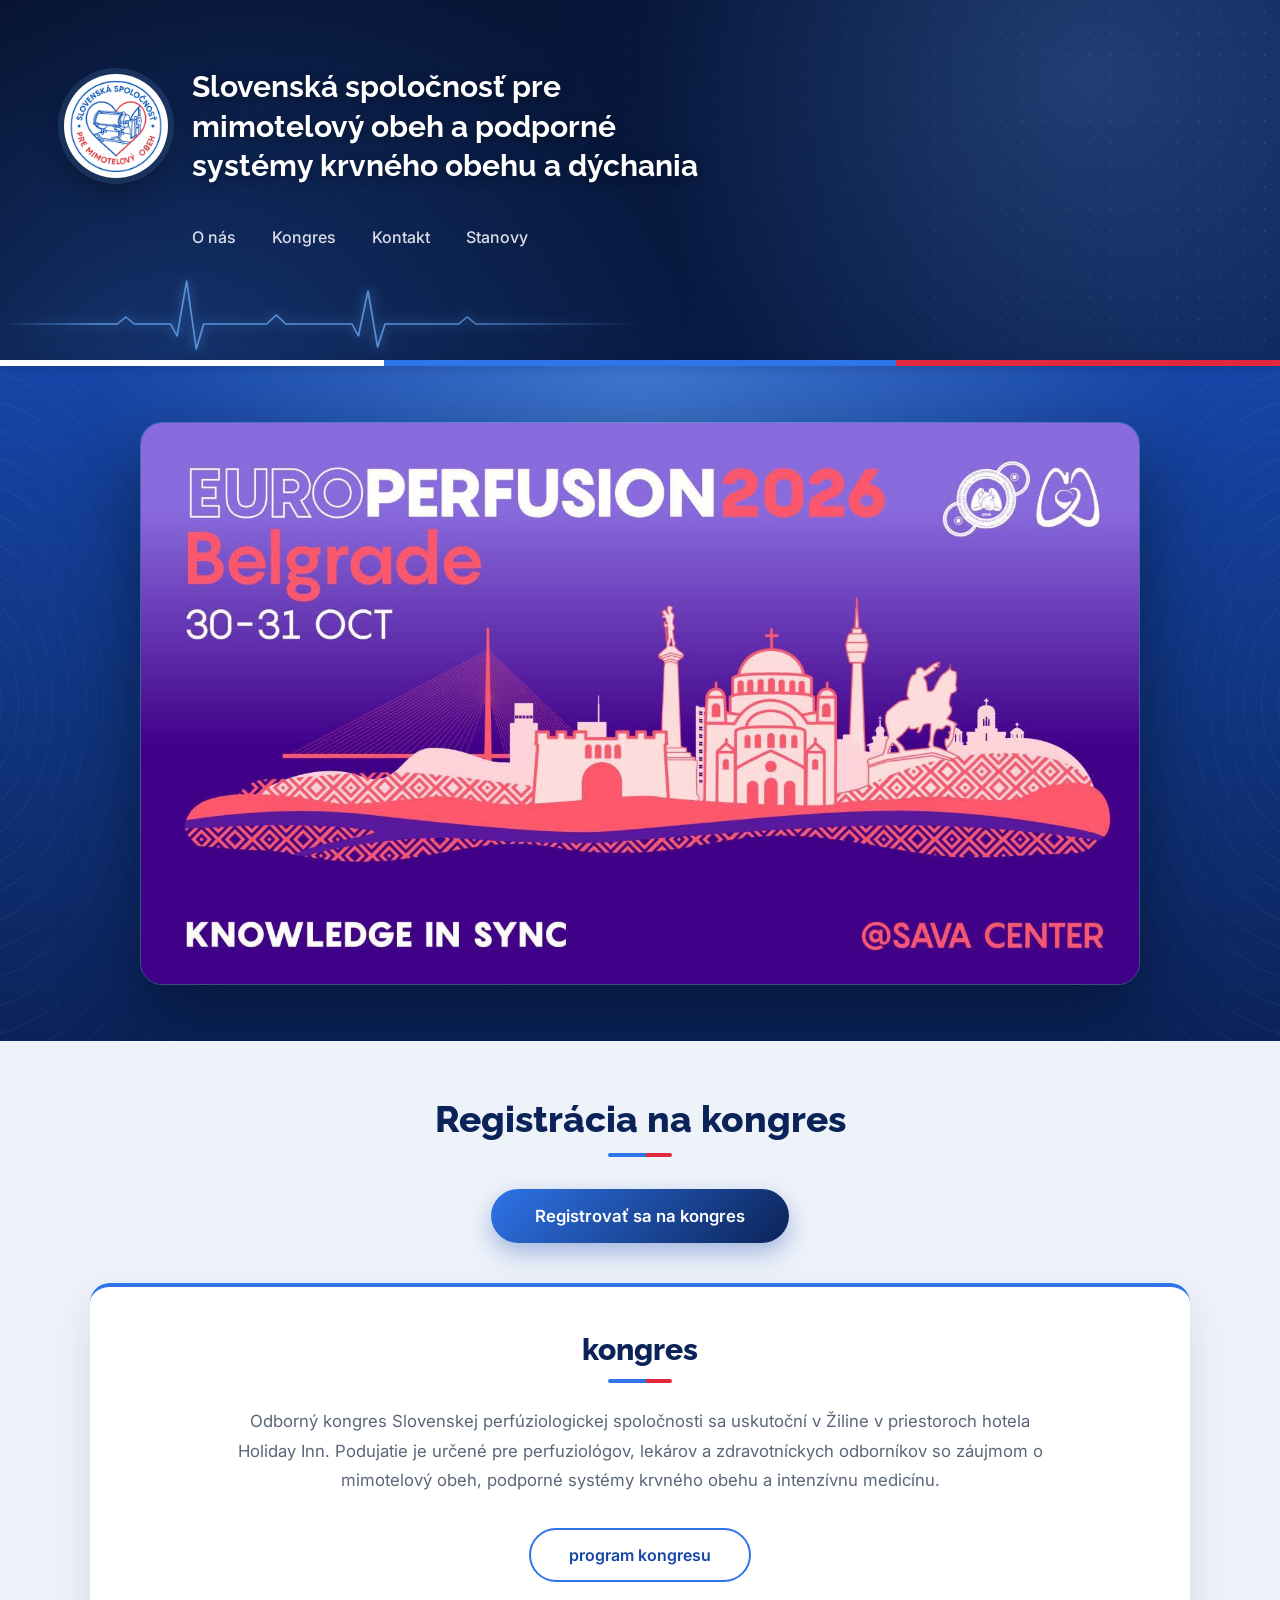
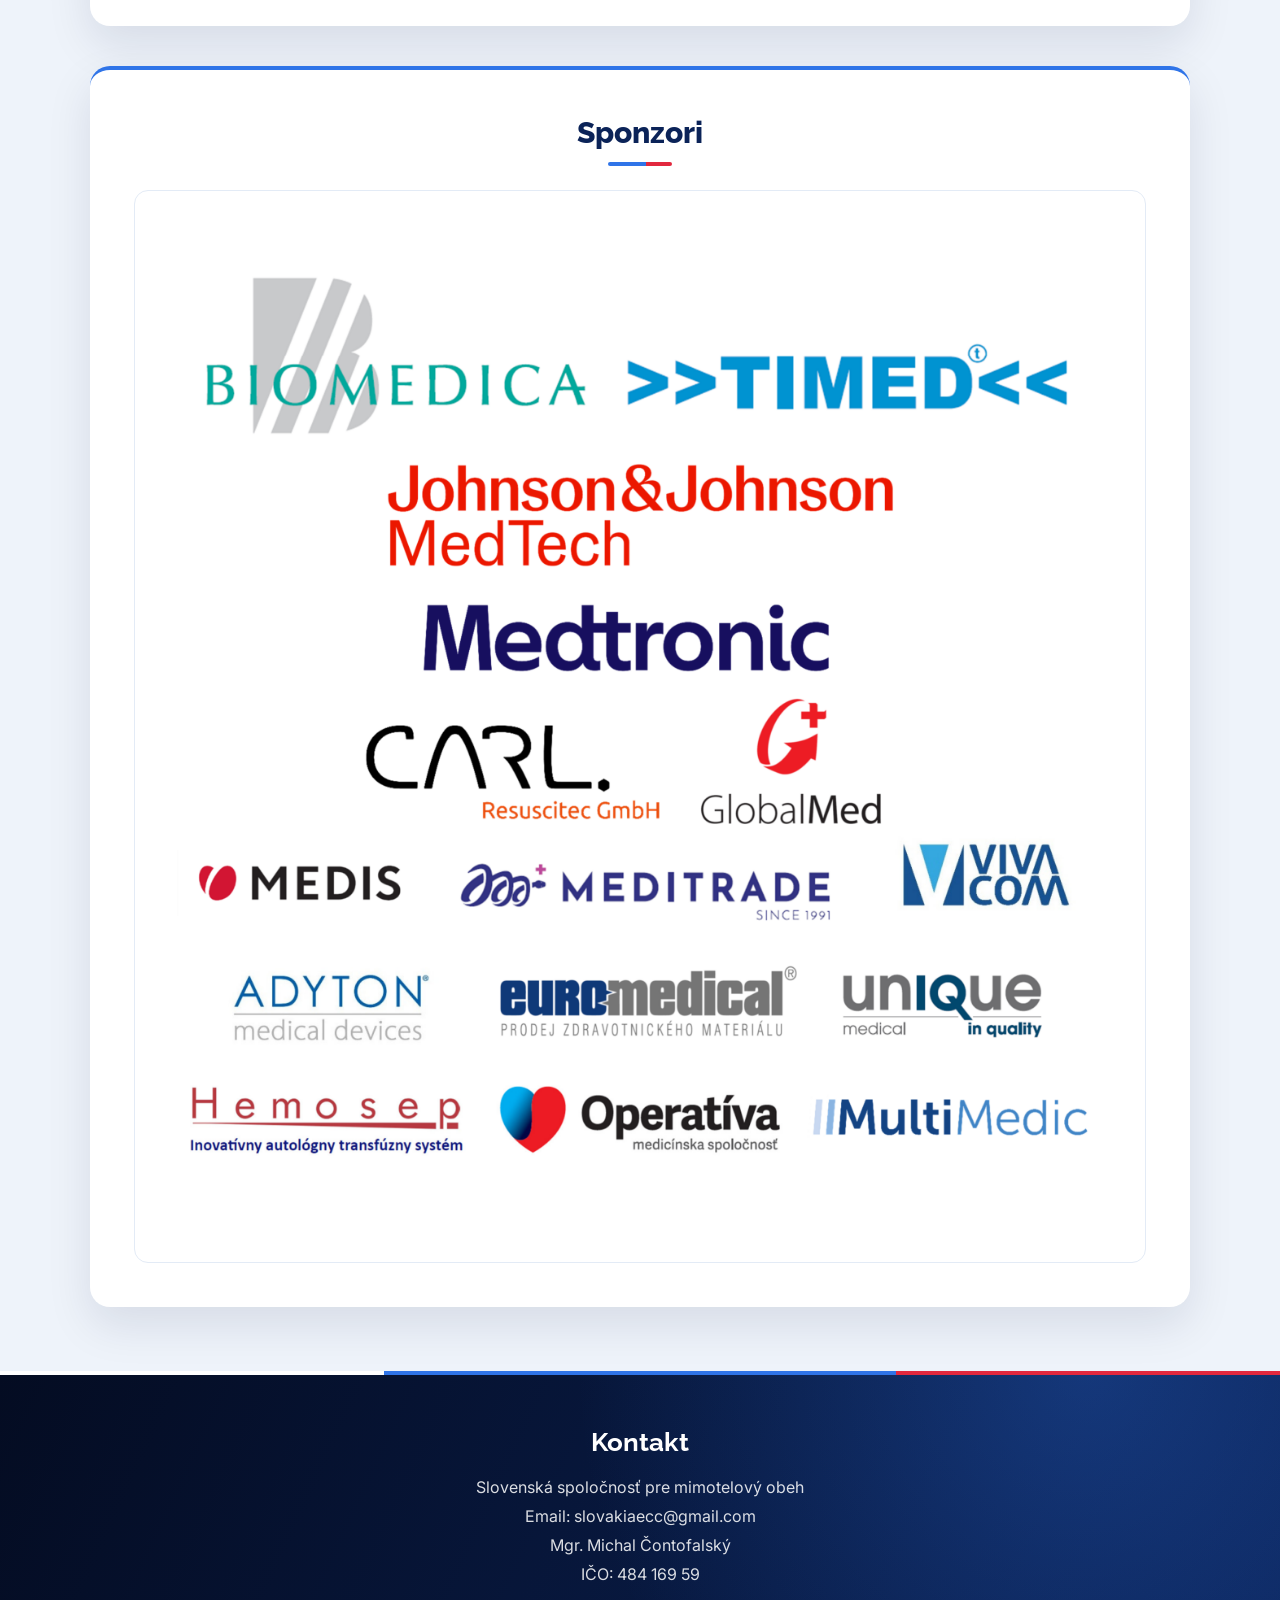
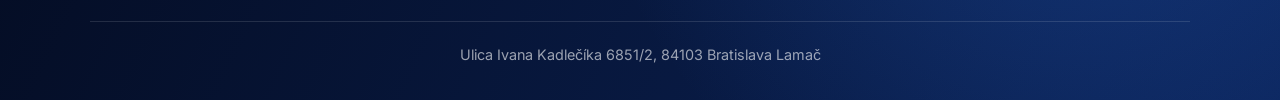
==== index.html @ 1f05fada "Nový dizajn stránky, nový text O nás, odstránená mapa - tmavomodrá hlavička s logom, menu a EKG kriv" ====
<!DOCTYPE html>
<html lang="sk">
<head>
  <meta charset="UTF-8" />
  <meta name="viewport" content="width=device-width, initial-scale=1.0" />
  <title>Slovenská Spoločnosť pre Mimotelový Obeh</title>

  <link rel="preconnect" href="https://fonts.googleapis.com">
  <link rel="preconnect" href="https://fonts.gstatic.com" crossorigin>
  <link href="https://fonts.googleapis.com/css2?family=Inter:wght@400;500;600&family=Raleway:wght@600;700;800&display=swap" rel="stylesheet">
  <link rel="stylesheet" href="styles.css" />

</head>
<body>
  <header class="header">
    <div class="header-photo" aria-hidden="true"></div>
    <svg class="ecg" viewBox="0 0 600 80" preserveAspectRatio="none" aria-hidden="true">
      <path d="M0 50 H110 l8 -7 l8 7 H160 l6 12 l9 -55 l9 68 l7 -25 H250 l9 -9 l9 9 H330 l6 12 l9 -45 l9 56 l7 -23 H430 l8 -7 l8 7 H600" />
    </svg>

    <div class="header-inner">
      <div class="header-left">
        <img src="img/logo.png" alt="Logo" class="logo">
        <h1>Slovenská spoločnosť pre mimotelový obeh a podporné systémy krvného obehu a dýchania</h1>
      </div>

      <nav class="navbar">
        <a href="o-nas.html">O nás</a>
        <a href="#kongres">Kongres</a>
        <a href="#kontakt">Kontakt</a>
        <a href="stanovy.html">Stanovy</a>
        <!-- <a href="Konferencie">Konferencie</a> -->
        <!--<a href="EBCP">EBCP</a>-->
      </nav>
    </div>
  </header>
  <div class="tricolor" aria-hidden="true"></div>

  <section class="hero-banner">
    <img src="img/beograd.jpg" alt="II. Slovensko-Česko-Poľský perfuziologický kongres">
  </section>

  <main>
    <h1 class="section-title">Registrácia na kongres</h1>

    <div class="registracia-wrapper">
      <a href="https://www.perfuze.cz"
         target="_blank"
         class="registracia-btn">
         Registrovať sa na kongres
      </a>
    </div>

    <section class="container" id="kongres">
      <h2>kongres</h2>
      <p class="kongres-text">
        Odborný kongres Slovenskej perfúziologickej spoločnosti sa uskutoční v Žiline
        v priestoroch hotela Holiday Inn. Podujatie je určené pre perfuziológov,
        lekárov a zdravotníckych odborníkov so záujmom o mimotelový obeh,
        podporné systémy krvného obehu a intenzívnu medicínu.
      </p>

      <div class="kongres-info-wrapper">
        <button class="kongres-info-btn" onclick="toggleKongresInfo()">
          program kongresu
        </button>
      </div>

      <div id="detail-kongresu" class="kongres-detail">
        <section id="program" class="program-section">
          <h2>Program kongresu</h2>

          <div class="program-images">
            <img src="img/program1.jpg" alt="Program kongresu 1">
            <img src="img/program2.jpg" alt="Program kongresu 2">
            <img src="img/program3.jpg" alt="Program kongresu 3">
          </div>
        </section>
      </div>
    </section>

    <section class="container sponsors">
      <h2>Sponzori</h2>

      <div class="sponsors-box">
        <img src="img/sponzori.png" alt="Sponzori kongresu">
      </div>
    </section>
  </main>

  <footer class="footer" id="kontakt">
    <div class="footer-inner">
      <h3>Kontakt</h3>
      <p>Slovenská spoločnosť pre mimotelový obeh<br>
      Email: slovakiaecc@gmail.com<br>
      Mgr. Michal Čontofalský<br>
      IČO: 484 169 59 </p>
      <p class="footer-address">Ulica Ivana Kadlečíka 6851/2, 84103 Bratislava Lamač</p>
    </div>
  </footer>

  <script>
  function toggleKongresInfo() {
    const detail = document.getElementById('detail-kongresu');
    detail.style.display = detail.style.display === 'block' ? 'none' : 'block';
  }
</script>

</body>
</html>
---- styles.css ----
/* ===== Farby a základ ===== */
:root {
  --navy-950: #040c22;
  --navy-900: #071638;
  --navy-800: #0b2358;
  --blue-700: #1646a8;
  --blue-500: #2f74e8;
  --blue-300: #6fb2ff;
  --red-500: #e2283e;
  --bg: #eef3fa;
  --card: #ffffff;
  --text: #1b2433;
  --muted: #5a6679;
  --radius: 20px;
  --shadow: 0 18px 45px rgba(7, 22, 56, 0.10);
  --font-head: "Raleway", "Segoe UI", Arial, sans-serif;
  --font-body: "Inter", "Segoe UI", Arial, sans-serif;
}

*,
*::before,
*::after {
  box-sizing: border-box;
}

html {
  scroll-behavior: smooth;
}

body {
  margin: 0;
  font-family: var(--font-body);
  background: var(--bg);
  color: var(--text);
  -webkit-font-smoothing: antialiased;
}

img {
  max-width: 100%;
}

h1, h2, h3 {
  font-family: var(--font-head);
}

/* ===== Header ===== */
.header {
  position: relative;
  overflow: hidden;
  color: #fff;
  min-height: 360px;
  display: flex;
  align-items: center;
  background:
    radial-gradient(circle at 12% 110%, rgba(47, 116, 232, 0.35), transparent 45%),
    radial-gradient(circle at 85% 20%, rgba(111, 178, 255, 0.22), transparent 40%),
    linear-gradient(115deg, var(--navy-950) 0%, var(--navy-900) 40%, var(--navy-800) 100%);
}

.header--compact {
  min-height: 260px;
}

/* Fotka vpravo – stačí nahrať obrázok ako img/header.jpg */
.header-photo {
  position: absolute;
  top: 0;
  right: 0;
  bottom: 0;
  width: 62%;
  background: url("img/header.jpg") center / cover no-repeat;
  -webkit-mask-image: linear-gradient(to right, transparent 0%, #000 45%);
  mask-image: linear-gradient(to right, transparent 0%, #000 45%);
}

/* Jemná bodková textúra, keď fotka chýba */
.header::before {
  content: "";
  position: absolute;
  inset: 0;
  background-image: radial-gradient(rgba(255, 255, 255, 0.07) 1px, transparent 1px);
  background-size: 22px 22px;
  -webkit-mask-image: linear-gradient(to right, transparent 30%, #000 100%);
  mask-image: linear-gradient(to right, transparent 30%, #000 100%);
  pointer-events: none;
}

/* EKG krivka */
.ecg {
  position: absolute;
  left: 0;
  bottom: 6px;
  width: min(640px, 70%);
  height: 80px;
  fill: none;
  stroke: var(--blue-300);
  stroke-width: 1.6;
  stroke-linejoin: round;
  filter: drop-shadow(0 0 6px rgba(111, 178, 255, 0.9));
  opacity: 0.75;
  -webkit-mask-image: linear-gradient(to right, transparent, #000 15%, #000 70%, transparent);
  mask-image: linear-gradient(to right, transparent, #000 15%, #000 70%, transparent);
  pointer-events: none;
}

.ecg path {
  stroke-dasharray: 900;
  stroke-dashoffset: 900;
  animation: ecgDraw 3.5s ease-out forwards;
}

@keyframes ecgDraw {
  to { stroke-dashoffset: 0; }
}

.header-inner {
  position: relative;
  z-index: 1;
  width: 100%;
  max-width: 1200px;
  margin: 0 auto;
  padding: 3rem 1.5rem 5.5rem;
}

.header-left {
  display: flex;
  align-items: center;
  gap: 1.5rem;
}

.header-left a {
  flex-shrink: 0;
}

.logo {
  width: 104px;
  height: 104px;
  flex-shrink: 0;
  border-radius: 50%;
  object-fit: cover;
  background: #fff;
  border: 3px solid rgba(255, 255, 255, 0.9);
  box-shadow: 0 0 0 6px rgba(111, 178, 255, 0.15), 0 12px 30px rgba(0, 0, 0, 0.35);
  display: block;
}

.header-left h1,
.header-title {
  margin: 0;
  max-width: 520px;
  font-family: var(--font-head);
  font-size: clamp(1.25rem, 2.4vw, 1.9rem);
  font-weight: 700;
  line-height: 1.3;
  text-shadow: 0 2px 12px rgba(0, 0, 0, 0.4);
}

/* ===== Navigácia ===== */
.navbar {
  display: flex;
  flex-wrap: wrap;
  gap: 0.5rem 2.25rem;
  margin-top: 2.25rem;
  padding-left: calc(104px + 1.5rem);
}

.navbar a {
  position: relative;
  color: rgba(255, 255, 255, 0.85);
  text-decoration: none;
  font-weight: 500;
  font-size: 1rem;
  padding: 0.35rem 0;
  transition: color 0.2s ease;
}

.navbar a::after {
  content: "";
  position: absolute;
  left: 0;
  right: 0;
  bottom: -2px;
  height: 2px;
  border-radius: 2px;
  background: var(--blue-300);
  box-shadow: 0 0 8px rgba(111, 178, 255, 0.8);
  transform: scaleX(0);
  transform-origin: left;
  transition: transform 0.25s ease;
}

.navbar a:hover,
.navbar a[aria-current="page"] {
  color: #fff;
}

.navbar a:hover::after,
.navbar a[aria-current="page"]::after {
  transform: scaleX(1);
}

/* Trikolóra pod hlavičkou */
.tricolor {
  height: 6px;
  background: linear-gradient(90deg, #fff 0%, #fff 30%, var(--blue-500) 30%, var(--blue-500) 70%, var(--red-500) 70%);
  box-shadow: 0 2px 10px rgba(0, 0, 0, 0.2);
  position: relative;
  z-index: 2;
}

/* ===== Hero banner ===== */
.hero-banner {
  position: relative;
  overflow: hidden;
  padding: 3.5rem 1.5rem;
  background:
    radial-gradient(ellipse at 50% 0%, rgba(111, 178, 255, 0.45), transparent 60%),
    linear-gradient(180deg, var(--blue-700) 0%, var(--navy-800) 100%);
}

/* Svetelné vlny po stranách */
.hero-banner::before,
.hero-banner::after {
  content: "";
  position: absolute;
  top: -20%;
  bottom: -20%;
  width: 45%;
  background: repeating-radial-gradient(ellipse at center, transparent 0 16px, rgba(170, 210, 255, 0.12) 16px 17px);
  pointer-events: none;
}

.hero-banner::before {
  left: -25%;
  -webkit-mask-image: linear-gradient(to right, #000, transparent);
  mask-image: linear-gradient(to right, #000, transparent);
}

.hero-banner::after {
  right: -25%;
  -webkit-mask-image: linear-gradient(to left, #000, transparent);
  mask-image: linear-gradient(to left, #000, transparent);
}

.hero-banner img {
  position: relative;
  z-index: 1;
  display: block;
  width: 100%;
  max-width: 1000px;
  height: auto;
  margin: 0 auto;
  border-radius: 22px;
  border: 1px solid rgba(255, 255, 255, 0.2);
  box-shadow: 0 30px 70px rgba(4, 12, 34, 0.55);
}

/* ===== Nadpisy sekcií ===== */
.section-title {
  text-align: center;
  color: var(--navy-800);
  font-size: clamp(1.7rem, 3vw, 2.3rem);
  font-weight: 800;
  margin: 3.5rem 0 0;
}

.section-title::after,
.container h2::after {
  content: "";
  display: block;
  width: 64px;
  height: 4px;
  margin: 0.75rem auto 0;
  border-radius: 4px;
  background: linear-gradient(90deg, var(--blue-500) 0 60%, var(--red-500) 60%);
}

/* ===== Karty / sekcie ===== */
.container {
  width: calc(100% - 2rem);
  max-width: 1100px;
  margin: 2.5rem auto;
  padding: 2.75rem;
  background: var(--card);
  border-radius: var(--radius);
  box-shadow: var(--shadow);
  border-top: 4px solid var(--blue-500);
}

.container h2 {
  font-size: 1.9rem;
  font-weight: 800;
  margin: 0 0 1.5rem;
  color: var(--navy-800);
  text-align: center;
}

.container .section-title {
  margin-top: 0;
  font-size: 1.9rem;
}

.container p {
  line-height: 1.75;
  font-size: 1.05rem;
  color: var(--text);
}

.kongres-text {
  max-width: 820px;
  margin: 0 auto 24px;
  text-align: center;
  color: var(--muted) !important;
}

/* ===== Tlačidlá ===== */
.registracia-wrapper,
.kongres-info-wrapper,
.stanovy-button-wrapper {
  text-align: center;
}

.registracia-wrapper {
  margin: 2rem 0 0;
}

.kongres-info-wrapper {
  margin-top: 2rem;
}

.stanovy-button-wrapper {
  margin-top: 1.5rem;
}

.registracia-btn,
.kongres-info-btn,
.stanovy-btn {
  display: inline-block;
  padding: 15px 38px;
  font-family: var(--font-body);
  font-size: 1rem;
  font-weight: 600;
  color: #fff;
  text-decoration: none;
  border: 0;
  border-radius: 50px;
  cursor: pointer;
  background: linear-gradient(135deg, var(--blue-500), var(--navy-800));
  box-shadow: 0 10px 25px rgba(22, 70, 168, 0.35);
  transition: transform 0.25s ease, box-shadow 0.25s ease;
}

.registracia-btn {
  padding: 17px 44px;
  font-size: 1.05rem;
}

.registracia-btn:hover,
.kongres-info-btn:hover,
.stanovy-btn:hover {
  transform: translateY(-3px);
  box-shadow: 0 16px 35px rgba(22, 70, 168, 0.45);
}

.kongres-info-btn {
  background: #fff;
  color: var(--blue-700);
  border: 2px solid var(--blue-500);
  box-shadow: none;
}

.kongres-info-btn:hover {
  background: var(--blue-500);
  color: #fff;
}

/* ===== Program kongresu ===== */
.kongres-detail {
  margin: 2rem auto 0;
  padding: 2rem 1rem;
  background: linear-gradient(to bottom, #f5f9ff, #e9f1fd);
  border-radius: 16px;
  display: none;
}

.program-section {
  text-align: center;
}

.program-section h2 {
  font-size: 1.6rem;
}

.program-images {
  display: flex;
  flex-direction: column;
  gap: 28px;
  align-items: center;
}

.program-images img {
  width: 100%;
  max-width: 1000px;
  border-radius: 14px;
  box-shadow: 0 15px 40px rgba(7, 22, 56, 0.15);
}

/* ===== Sponzori ===== */
.sponsors {
  text-align: center;
}

.sponsors-box {
  display: block;
  width: fit-content;
  max-width: 100%;
  margin: 0 auto;
  padding: 1.5rem;
  background: #fff;
  border-radius: 14px;
  border: 1px solid #e3ebf6;
}

.sponsors-box img {
  display: block;
  height: auto;
  border-radius: 8px;
}

/* ===== O nás ===== */
.about-content {
  display: flex;
  flex-direction: column;
  gap: 1.1rem;
  max-width: 900px;
  margin: 0 auto;
}

.about-content p {
  margin: 0;
  font-size: 1.05rem;
  line-height: 1.85;
  text-align: justify;
}

.about-logo {
  float: left;
  width: 130px;
  height: auto;
  margin: 0 22px 10px 0;
  border-radius: 50%;
}

/* ===== Footer / Kontakt ===== */
.footer,
.contact {
  position: relative;
  overflow: hidden;
  margin-top: 4rem;
  padding: 3.5rem 1.5rem 2rem;
  color: #fff;
  text-align: center;
  background:
    radial-gradient(circle at 85% 0%, rgba(47, 116, 232, 0.3), transparent 45%),
    linear-gradient(115deg, var(--navy-950), var(--navy-800));
}

.footer::before,
.contact::before {
  content: "";
  position: absolute;
  top: 0;
  left: 0;
  right: 0;
  height: 4px;
  background: linear-gradient(90deg, #fff 0 30%, var(--blue-500) 30% 70%, var(--red-500) 70%);
}

.footer-inner {
  max-width: 1100px;
  margin: 0 auto;
}

.footer h3,
.contact h2 {
  font-size: 1.6rem;
  font-weight: 700;
  margin: 0 0 1rem;
}

.footer p,
.contact p {
  line-height: 1.8;
  color: rgba(255, 255, 255, 0.85);
  margin: 0;
}

.footer-address {
  margin-top: 2rem !important;
  padding-top: 1.25rem;
  border-top: 1px solid rgba(255, 255, 255, 0.12);
  font-size: 0.9rem;
  color: rgba(255, 255, 255, 0.6) !important;
}

/* ===== Responzivita ===== */
@media (max-width: 768px) {
  .header,
  .header--compact {
    min-height: 0;
  }

  .header-photo {
    width: 100%;
    opacity: 0.35;
    -webkit-mask-image: linear-gradient(to bottom, #000, transparent);
    mask-image: linear-gradient(to bottom, #000, transparent);
  }

  .header-inner {
    padding: 2rem 1rem 4.5rem;
  }

  .header-left {
    gap: 1rem;
  }

  .logo {
    width: 72px;
    height: 72px;
  }

  .navbar {
    padding-left: 0;
    gap: 0.5rem 1.5rem;
    margin-top: 1.5rem;
  }

  .ecg {
    bottom: 4px;
    width: 90%;
  }

  .hero-banner {
    padding: 2rem 1rem;
  }

  .hero-banner img {
    border-radius: 14px;
  }

  .container {
    margin: 1.75rem 1rem;
    padding: 1.75rem 1.25rem;
  }

  .container h2,
  .container .section-title {
    font-size: 1.5rem;
  }
}

@media (max-width: 600px) {
  .about-logo {
    float: none;
    display: block;
    margin: 0 auto 15px;
  }

  .about-content p {
    text-align: left;
  }
}

@media (prefers-reduced-motion: reduce) {
  html {
    scroll-behavior: auto;
  }

  .ecg path {
    animation: none;
    stroke-dashoffset: 0;
  }
}
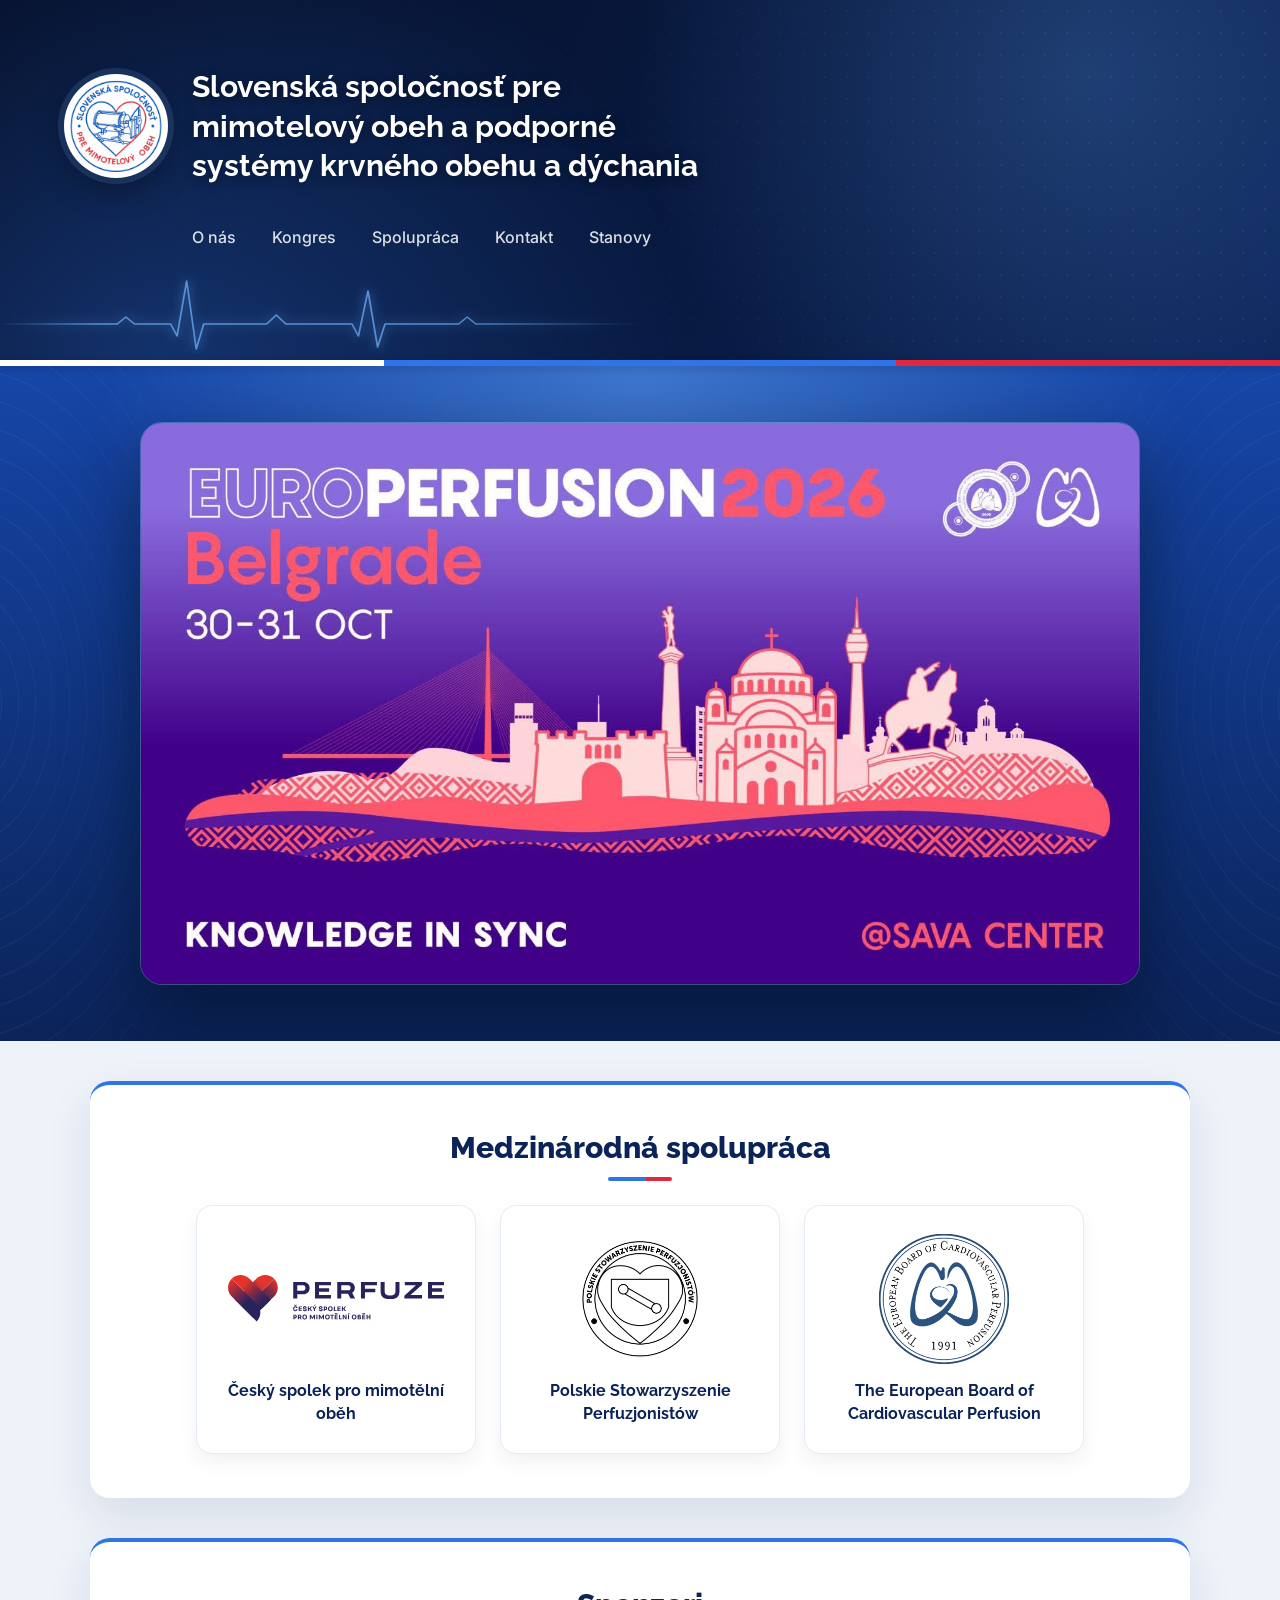
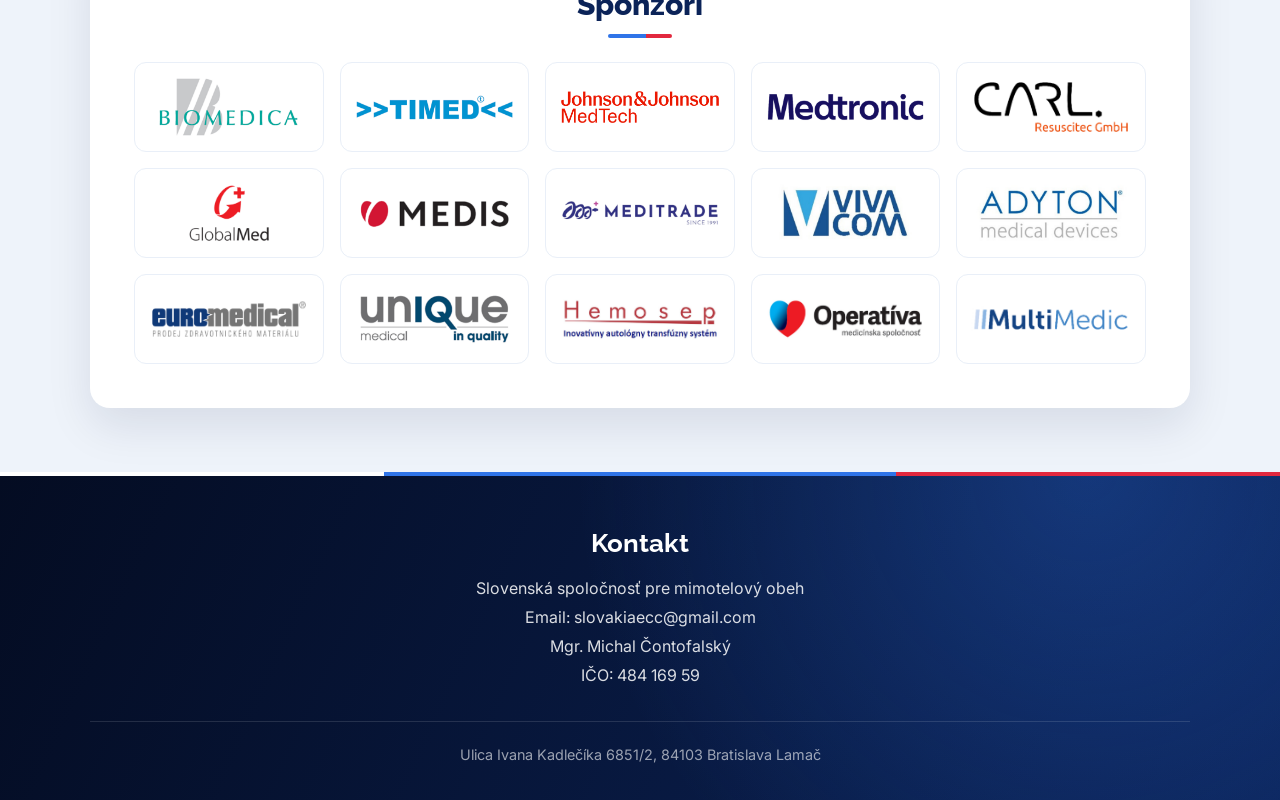
==== commit 92787555: "Medzinárodná spolupráca, sponzori v mriežke, preč staré info o kongrese - odstránená registrácia a t" ====
--- a/index.html
+++ b/index.html
@@ -27,63 +27,60 @@
       <nav class="navbar">
         <a href="o-nas.html">O nás</a>
         <a href="#kongres">Kongres</a>
+        <a href="#spolupraca">Spolupráca</a>
         <a href="#kontakt">Kontakt</a>
         <a href="stanovy.html">Stanovy</a>
         <!-- <a href="Konferencie">Konferencie</a> -->
-        <!--<a href="EBCP">EBCP</a>-->
       </nav>
     </div>
   </header>
   <div class="tricolor" aria-hidden="true"></div>
 
-  <section class="hero-banner">
-    <img src="img/beograd.jpg" alt="II. Slovensko-Česko-Poľský perfuziologický kongres">
+  <section class="hero-banner" id="kongres">
+    <img src="img/beograd.jpg" alt="EuroPerfusion 2026 Belgrade">
   </section>
 
   <main>
-    <h1 class="section-title">Registrácia na kongres</h1>
+    <section class="container partners" id="spolupraca">
+      <h2>Medzinárodná spolupráca</h2>
 
-    <div class="registracia-wrapper">
-      <a href="https://www.perfuze.cz"
-         target="_blank"
-         class="registracia-btn">
-         Registrovať sa na kongres
-      </a>
-    </div>
+      <div class="partners-grid">
+        <a class="partner" href="https://www.perfuze.cz" target="_blank" rel="noopener">
+          <span class="partner-logo"><img src="img/logo-cz.svg" alt="Perfuze – Český spolek pro mimotělní oběh"></span>
+          <span class="partner-name">Český spolek pro mimotělní oběh</span>
+        </a>
 
-    <section class="container" id="kongres">
-      <h2>kongres</h2>
-      <p class="kongres-text">
-        Odborný kongres Slovenskej perfúziologickej spoločnosti sa uskutoční v Žiline
-        v priestoroch hotela Holiday Inn. Podujatie je určené pre perfuziológov,
-        lekárov a zdravotníckych odborníkov so záujmom o mimotelový obeh,
-        podporné systémy krvného obehu a intenzívnu medicínu.
-      </p>
+        <a class="partner" href="https://www.perfuzja.pl" target="_blank" rel="noopener">
+          <span class="partner-logo"><img src="img/logo-pl.png" alt="Polskie Stowarzyszenie Perfuzjonistów"></span>
+          <span class="partner-name">Polskie Stowarzyszenie Perfuzjonistów</span>
+        </a>
 
-      <div class="kongres-info-wrapper">
-        <button class="kongres-info-btn" onclick="toggleKongresInfo()">
-          program kongresu
-        </button>
-      </div>
-
-      <div id="detail-kongresu" class="kongres-detail">
-        <section id="program" class="program-section">
-          <h2>Program kongresu</h2>
-
-          <div class="program-images">
-            <img src="img/program1.jpg" alt="Program kongresu 1">
-            <img src="img/program2.jpg" alt="Program kongresu 2">
-            <img src="img/program3.jpg" alt="Program kongresu 3">
-          </div>
-        </section>
+        <a class="partner" href="https://www.ebcp.eu" target="_blank" rel="noopener">
+          <span class="partner-logo"><img src="img/logo-ebcp.png" alt="The European Board of Cardiovascular Perfusion"></span>
+          <span class="partner-name">The European Board of Cardiovascular Perfusion</span>
+        </a>
       </div>
     </section>
 
     <section class="container sponsors">
       <h2>Sponzori</h2>
 
-      <div class="sponsors-box">
-        <img src="img/sponzori.png" alt="Sponzori kongresu">
+      <div class="sponsors-grid">
+        <div class="sponsor"><img src="img/sponzori/biomedica.png" alt="Biomedica"></div>
+        <div class="sponsor"><img src="img/sponzori/timed.png" alt="Timed"></div>
+        <div class="sponsor"><img src="img/sponzori/johnson-johnson.png" alt="Johnson &amp; Johnson MedTech"></div>
+        <div class="sponsor"><img src="img/sponzori/medtronic.png" alt="Medtronic"></div>
+        <div class="sponsor"><img src="img/sponzori/carl-resuscitec.png" alt="CARL Resuscitec GmbH"></div>
+        <div class="sponsor"><img src="img/sponzori/globalmed.png" alt="GlobalMed"></div>
+        <div class="sponsor"><img src="img/sponzori/medis.png" alt="Medis"></div>
+        <div class="sponsor"><img src="img/sponzori/meditrade.png" alt="Meditrade"></div>
+        <div class="sponsor"><img src="img/sponzori/vivacom.png" alt="Vivacom"></div>
+        <div class="sponsor"><img src="img/sponzori/adyton.png" alt="Adyton Medical Devices"></div>
+        <div class="sponsor"><img src="img/sponzori/euromedical.png" alt="Euromedical"></div>
+        <div class="sponsor"><img src="img/sponzori/unique-medical.png" alt="Unique Medical"></div>
+        <div class="sponsor"><img src="img/sponzori/hemosep.png" alt="Hemosep"></div>
+        <div class="sponsor"><img src="img/sponzori/operativa.png" alt="Operatíva"></div>
+        <div class="sponsor"><img src="img/sponzori/multimedic.png" alt="MultiMedic"></div>
       </div>
     </section>
   </main>
@@ -99,12 +96,5 @@
     </div>
   </footer>
 
-  <script>
-  function toggleKongresInfo() {
-    const detail = document.getElementById('detail-kongresu');
-    detail.style.display = detail.style.display === 'block' ? 'none' : 'block';
-  }
-</script>
-
 </body>
 </html>
--- a/styles.css
+++ b/styles.css
@@ -405,26 +405,112 @@
   box-shadow: 0 15px 40px rgba(7, 22, 56, 0.15);
 }
 
+/* ===== Medzinárodná spolupráca ===== */
+.partners-grid {
+  display: flex;
+  flex-wrap: wrap;
+  justify-content: center;
+  gap: 1.5rem;
+}
+
+.partner {
+  flex: 1 1 220px;
+  max-width: 280px;
+  display: flex;
+  flex-direction: column;
+  align-items: center;
+  justify-content: flex-start;
+  gap: 1rem;
+  padding: 1.75rem 1.25rem;
+  text-decoration: none;
+  color: var(--navy-800);
+  background: #fff;
+  border: 1px solid #e3ebf6;
+  border-radius: 16px;
+  box-shadow: 0 8px 20px rgba(7, 22, 56, 0.06);
+  transition: transform 0.25s ease, box-shadow 0.25s ease, border-color 0.25s ease;
+}
+
+a.partner:hover {
+  transform: translateY(-4px);
+  border-color: var(--blue-500);
+  box-shadow: 0 16px 32px rgba(7, 22, 56, 0.14);
+}
+
+.partner-logo {
+  display: flex;
+  align-items: center;
+  justify-content: center;
+  width: 100%;
+  height: 130px;
+}
+
+/* Miesto pre logo, ktoré ešte nemáme */
+.partner-logo.is-empty::after {
+  content: "Logo doplníme";
+  display: flex;
+  align-items: center;
+  justify-content: center;
+  width: 130px;
+  height: 100px;
+  border: 2px dashed #cfdcef;
+  border-radius: 12px;
+  color: var(--muted);
+  font-size: 0.85rem;
+}
+
+.partner-logo img {
+  max-width: 100%;
+  max-height: 130px;
+  font-size: 0.85rem;
+  color: var(--muted);
+}
+
+.partner-name {
+  font-family: var(--font-head);
+  font-weight: 700;
+  font-size: 1rem;
+  line-height: 1.4;
+  text-align: center;
+}
+
 /* ===== Sponzori ===== */
 .sponsors {
   text-align: center;
 }
 
-.sponsors-box {
-  display: block;
-  width: fit-content;
+.sponsors-grid {
+  display: grid;
+  grid-template-columns: repeat(auto-fill, minmax(170px, 1fr));
+  gap: 1rem;
+}
+
+.sponsor {
+  display: flex;
+  align-items: center;
+  justify-content: center;
+  height: 90px;
+  padding: 0.75rem;
+  background: #fff;
+  border: 1px solid #e9eff8;
+  border-radius: 12px;
+  transition: border-color 0.25s ease, box-shadow 0.25s ease, transform 0.25s ease;
+}
+
+.sponsor img {
   max-width: 100%;
-  margin: 0 auto;
-  padding: 1.5rem;
-  background: #fff;
-  border-radius: 14px;
-  border: 1px solid #e3ebf6;
-}
-
-.sponsors-box img {
-  display: block;
-  height: auto;
-  border-radius: 8px;
+  max-height: 100%;
+  transition: transform 0.25s ease;
+}
+
+.sponsor:hover {
+  transform: translateY(-3px);
+  border-color: #cfdcef;
+  box-shadow: 0 10px 22px rgba(7, 22, 56, 0.10);
+}
+
+.sponsor:hover img {
+  transform: scale(1.04);
 }
 
 /* ===== O nás ===== */
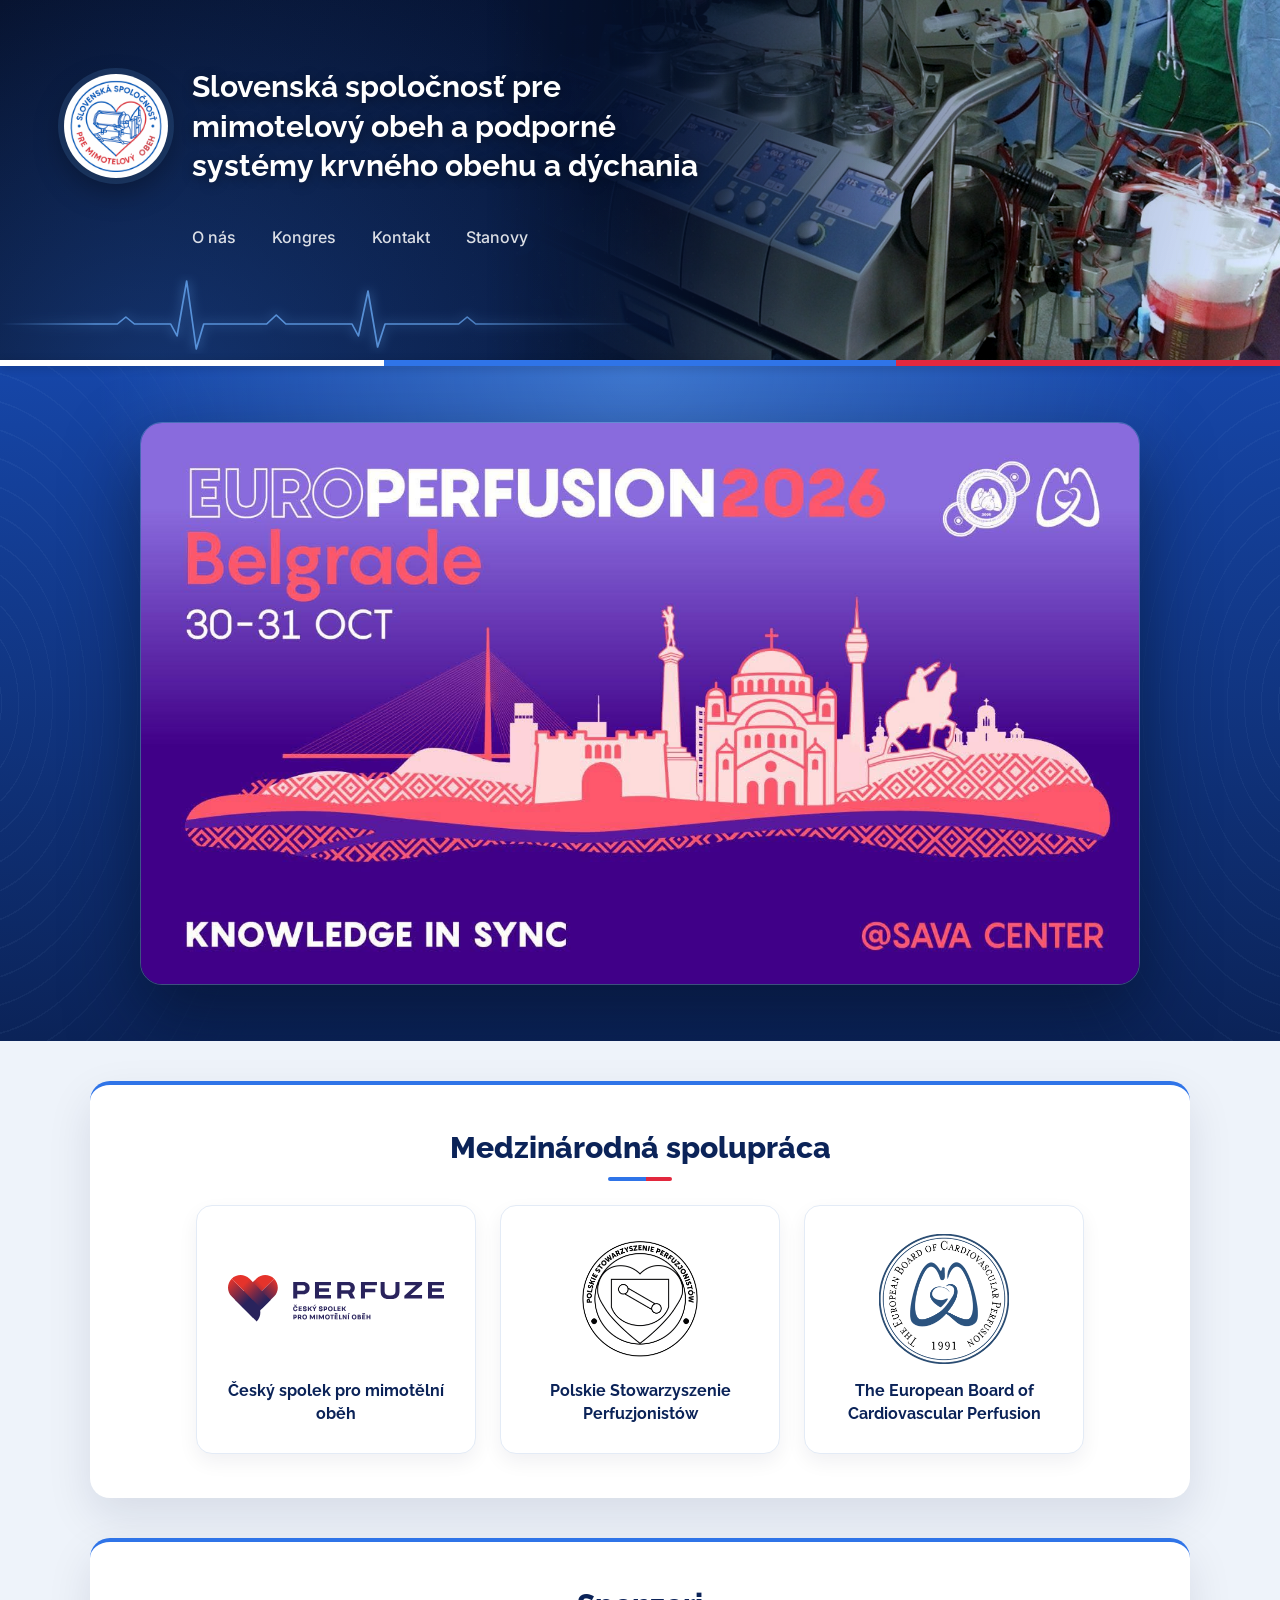
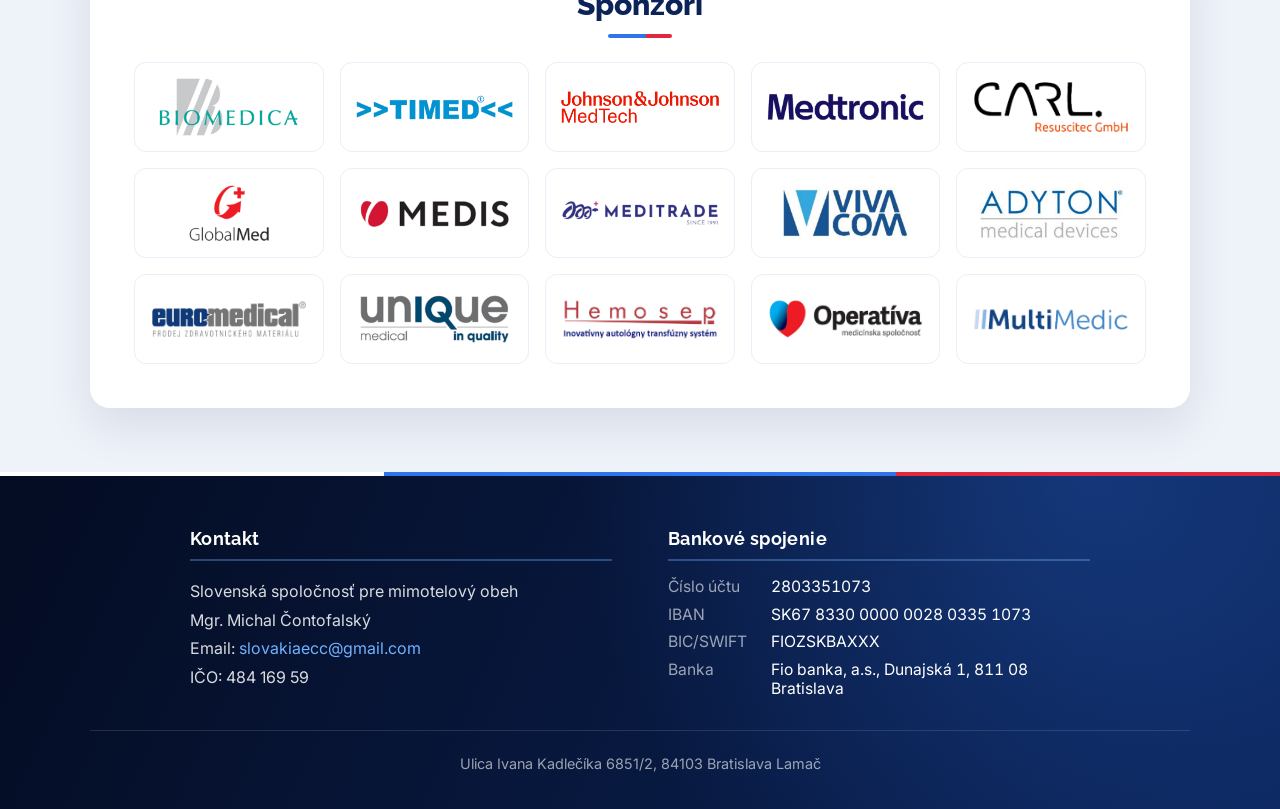
==== commit 39205769: "Stránka Kongresy, bankové údaje v pätičke, menu bez Spolupráce - nová stránka kongres.html: Žilina 2" ====
--- a/index.html
+++ b/index.html
@@ -1,9 +1,23 @@
-<!DOCTYPE html>
+﻿<!DOCTYPE html>
 <html lang="sk">
 <head>
   <meta charset="UTF-8" />
   <meta name="viewport" content="width=device-width, initial-scale=1.0" />
   <title>Slovenská Spoločnosť pre Mimotelový Obeh</title>
+  <meta name="description" content="Slovenská spoločnosť pre mimotelový obeh a podporné systémy krvného obehu a dýchania – kongres, medzinárodná spolupráca, stanovy a kontakt.">
+
+  <link rel="canonical" href="https://www.perfuzia.sk/">
+
+  <link rel="icon" href="favicon.ico" sizes="48x48">
+  <link rel="icon" type="image/png" sizes="48x48" href="img/icons/favicon-48.png">
+  <link rel="icon" type="image/png" sizes="192x192" href="img/icons/favicon-192.png">
+  <link rel="apple-touch-icon" href="img/icons/apple-touch-icon.png">
+
+  <meta property="og:type" content="website">
+  <meta property="og:title" content="Slovenská spoločnosť pre mimotelový obeh">
+  <meta property="og:description" content="Kongres, medzinárodná spolupráca a informácie o perfuziológii na Slovensku.">
+  <meta property="og:image" content="https://www.perfuzia.sk/img/icons/favicon-512.png">
+  <meta property="og:url" content="https://www.perfuzia.sk/">
 
   <link rel="preconnect" href="https://fonts.googleapis.com">
   <link rel="preconnect" href="https://fonts.gstatic.com" crossorigin>
@@ -26,8 +40,7 @@
 
       <nav class="navbar">
         <a href="o-nas.html">O nás</a>
-        <a href="#kongres">Kongres</a>
-        <a href="#spolupraca">Spolupráca</a>
+        <a href="kongres.html">Kongres</a>
         <a href="#kontakt">Kontakt</a>
         <a href="stanovy.html">Stanovy</a>
         <!-- <a href="Konferencie">Konferencie</a> -->
@@ -85,16 +98,40 @@
     </section>
   </main>
 
-  <footer class="footer" id="kontakt">
-    <div class="footer-inner">
-      <h3>Kontakt</h3>
-      <p>Slovenská spoločnosť pre mimotelový obeh<br>
-      Email: slovakiaecc@gmail.com<br>
-      Mgr. Michal Čontofalský<br>
-      IČO: 484 169 59 </p>
-      <p class="footer-address">Ulica Ivana Kadlečíka 6851/2, 84103 Bratislava Lamač</p>
+<footer class="footer" id="kontakt">
+  <div class="footer-inner">
+    <div class="footer-cols">
+
+      <div class="footer-col">
+        <h3>Kontakt</h3>
+        <p>Slovenská spoločnosť pre mimotelový obeh<br>
+        Mgr. Michal Čontofalský<br>
+        Email: <a href="mailto:slovakiaecc@gmail.com">slovakiaecc@gmail.com</a><br>
+        IČO: 484 169 59</p>
+      </div>
+
+      <div class="footer-col">
+        <h3>Bankové spojenie</h3>
+        <dl class="footer-banka">
+          <dt>Číslo účtu</dt>
+          <dd>2803351073</dd>
+
+          <dt>IBAN</dt>
+          <dd>SK67 8330 0000 0028 0335 1073</dd>
+
+          <dt>BIC/SWIFT</dt>
+          <dd>FIOZSKBAXXX</dd>
+
+          <dt>Banka</dt>
+          <dd>Fio banka, a.s., Dunajská 1, 811 08 Bratislava</dd>
+        </dl>
+      </div>
+
     </div>
-  </footer>
+
+    <p class="footer-address">Ulica Ivana Kadlečíka 6851/2, 84103 Bratislava Lamač</p>
+  </div>
+</footer>
 
 </body>
 </html>
--- a/styles.css
+++ b/styles.css
@@ -61,7 +61,7 @@
   min-height: 260px;
 }
 
-/* Fotka vpravo – stačí nahrať obrázok ako img/header.jpg */
+/* Fotka vpravo – dá sa vymeniť za vlastnú, stačí prepísať img/header.jpg */
 .header-photo {
   position: absolute;
   top: 0;
@@ -69,8 +69,18 @@
   bottom: 0;
   width: 62%;
   background: url("img/header.jpg") center / cover no-repeat;
-  -webkit-mask-image: linear-gradient(to right, transparent 0%, #000 45%);
-  mask-image: linear-gradient(to right, transparent 0%, #000 45%);
+  filter: saturate(0.95) contrast(1.1) brightness(1.02);
+  -webkit-mask-image: linear-gradient(to right, transparent 0%, #000 55%);
+  mask-image: linear-gradient(to right, transparent 0%, #000 55%);
+}
+
+/* Modrý nádych, aby fotka ladila so zvyškom hlavičky */
+.header-photo::after {
+  content: "";
+  position: absolute;
+  inset: 0;
+  background: linear-gradient(105deg, var(--navy-950) 8%, rgba(11, 35, 88, 0.5) 50%, rgba(47, 116, 232, 0.2) 100%);
+  mix-blend-mode: multiply;
 }
 
 /* Jemná bodková textúra, keď fotka chýba */
@@ -668,3 +678,184 @@
     stroke-dashoffset: 0;
   }
 }
+
+/* ===== Kongresy ===== */
+.kongres-card {
+  display: grid;
+  grid-template-columns: minmax(240px, 380px) 1fr;
+  gap: 2rem;
+  align-items: start;
+  padding: 1.75rem;
+  background: linear-gradient(to bottom, #f8fbff, #eef4fd);
+  border: 1px solid #e3ebf6;
+  border-radius: 16px;
+}
+
+.kongres-card + .kongres-card {
+  margin-top: 2rem;
+}
+
+.kongres-plagat img {
+  display: block;
+  width: 100%;
+  height: auto;
+  border-radius: 12px;
+  box-shadow: 0 12px 30px rgba(7, 22, 56, 0.18);
+}
+
+.kongres-info h3 {
+  margin: 0 0 1rem;
+  font-family: var(--font-head);
+  font-size: 1.35rem;
+  font-weight: 800;
+  line-height: 1.35;
+  color: var(--navy-800);
+}
+
+.kongres-fakty {
+  margin: 0 0 1.25rem;
+  padding: 0;
+  list-style: none;
+  display: flex;
+  flex-wrap: wrap;
+  gap: 0.5rem 1.75rem;
+  color: var(--muted);
+  font-size: 1rem;
+}
+
+.kongres-fakty strong {
+  color: var(--navy-800);
+  font-weight: 600;
+}
+
+.kongres-galeria {
+  display: grid;
+  grid-template-columns: repeat(auto-fill, minmax(160px, 1fr));
+  gap: 0.75rem;
+  margin-top: 1.5rem;
+}
+
+.kongres-galeria img {
+  width: 100%;
+  height: 130px;
+  object-fit: cover;
+  border-radius: 10px;
+  box-shadow: 0 6px 16px rgba(7, 22, 56, 0.12);
+  transition: transform 0.25s ease;
+}
+
+.kongres-galeria img:hover {
+  transform: scale(1.03);
+}
+
+@media (max-width: 768px) {
+  .kongres-card {
+    grid-template-columns: 1fr;
+    gap: 1.25rem;
+    padding: 1.25rem;
+  }
+}
+
+/* Pripravovaný kongres – teaser bez plagátu */
+.kongres-card--teaser {
+  grid-template-columns: 1fr;
+  background: linear-gradient(120deg, var(--navy-900), var(--navy-800));
+  border: 0;
+  color: #fff;
+  box-shadow: 0 14px 32px rgba(7, 22, 56, 0.25);
+}
+
+.kongres-card--teaser h3 {
+  color: #fff;
+}
+
+.kongres-card--teaser .kongres-fakty {
+  color: rgba(255, 255, 255, 0.75);
+}
+
+.kongres-card--teaser .kongres-fakty strong {
+  color: #fff;
+}
+
+.kongres-card--teaser p {
+  color: rgba(255, 255, 255, 0.85) !important;
+  max-width: 60ch;
+}
+
+.kongres-stitok {
+  display: inline-block;
+  margin-bottom: 0.9rem;
+  padding: 0.35rem 0.9rem;
+  border-radius: 50px;
+  background: rgba(111, 178, 255, 0.18);
+  border: 1px solid rgba(111, 178, 255, 0.5);
+  color: var(--blue-300);
+  font-size: 0.8rem;
+  font-weight: 600;
+  letter-spacing: 0.06em;
+  text-transform: uppercase;
+}
+
+/* ===== Pätička – dva stĺpce ===== */
+.footer-cols {
+  display: grid;
+  grid-template-columns: repeat(auto-fit, minmax(280px, 1fr));
+  gap: 2.5rem 3.5rem;
+  max-width: 900px;
+  margin: 0 auto;
+  text-align: left;
+}
+
+.footer-col h3 {
+  margin: 0 0 1rem;
+  padding-bottom: 0.6rem;
+  font-size: 1.15rem;
+  letter-spacing: 0.02em;
+  border-bottom: 2px solid rgba(111, 178, 255, 0.35);
+}
+
+.footer-col p {
+  margin: 0;
+}
+
+.footer a {
+  color: var(--blue-300);
+  text-decoration: none;
+}
+
+.footer a:hover {
+  text-decoration: underline;
+}
+
+.footer-banka {
+  display: grid;
+  grid-template-columns: auto 1fr;
+  gap: 0.55rem 1.5rem;
+  margin: 0;
+  font-size: 0.98rem;
+}
+
+.footer-banka dt {
+  color: rgba(255, 255, 255, 0.6);
+}
+
+.footer-banka dd {
+  margin: 0;
+  color: #fff;
+  font-variant-numeric: tabular-nums;
+}
+
+.footer .footer-address {
+  text-align: center;
+}
+
+@media (max-width: 560px) {
+  .footer-banka {
+    grid-template-columns: 1fr;
+    gap: 0.15rem;
+  }
+
+  .footer-banka dd {
+    margin-bottom: 0.75rem;
+  }
+}
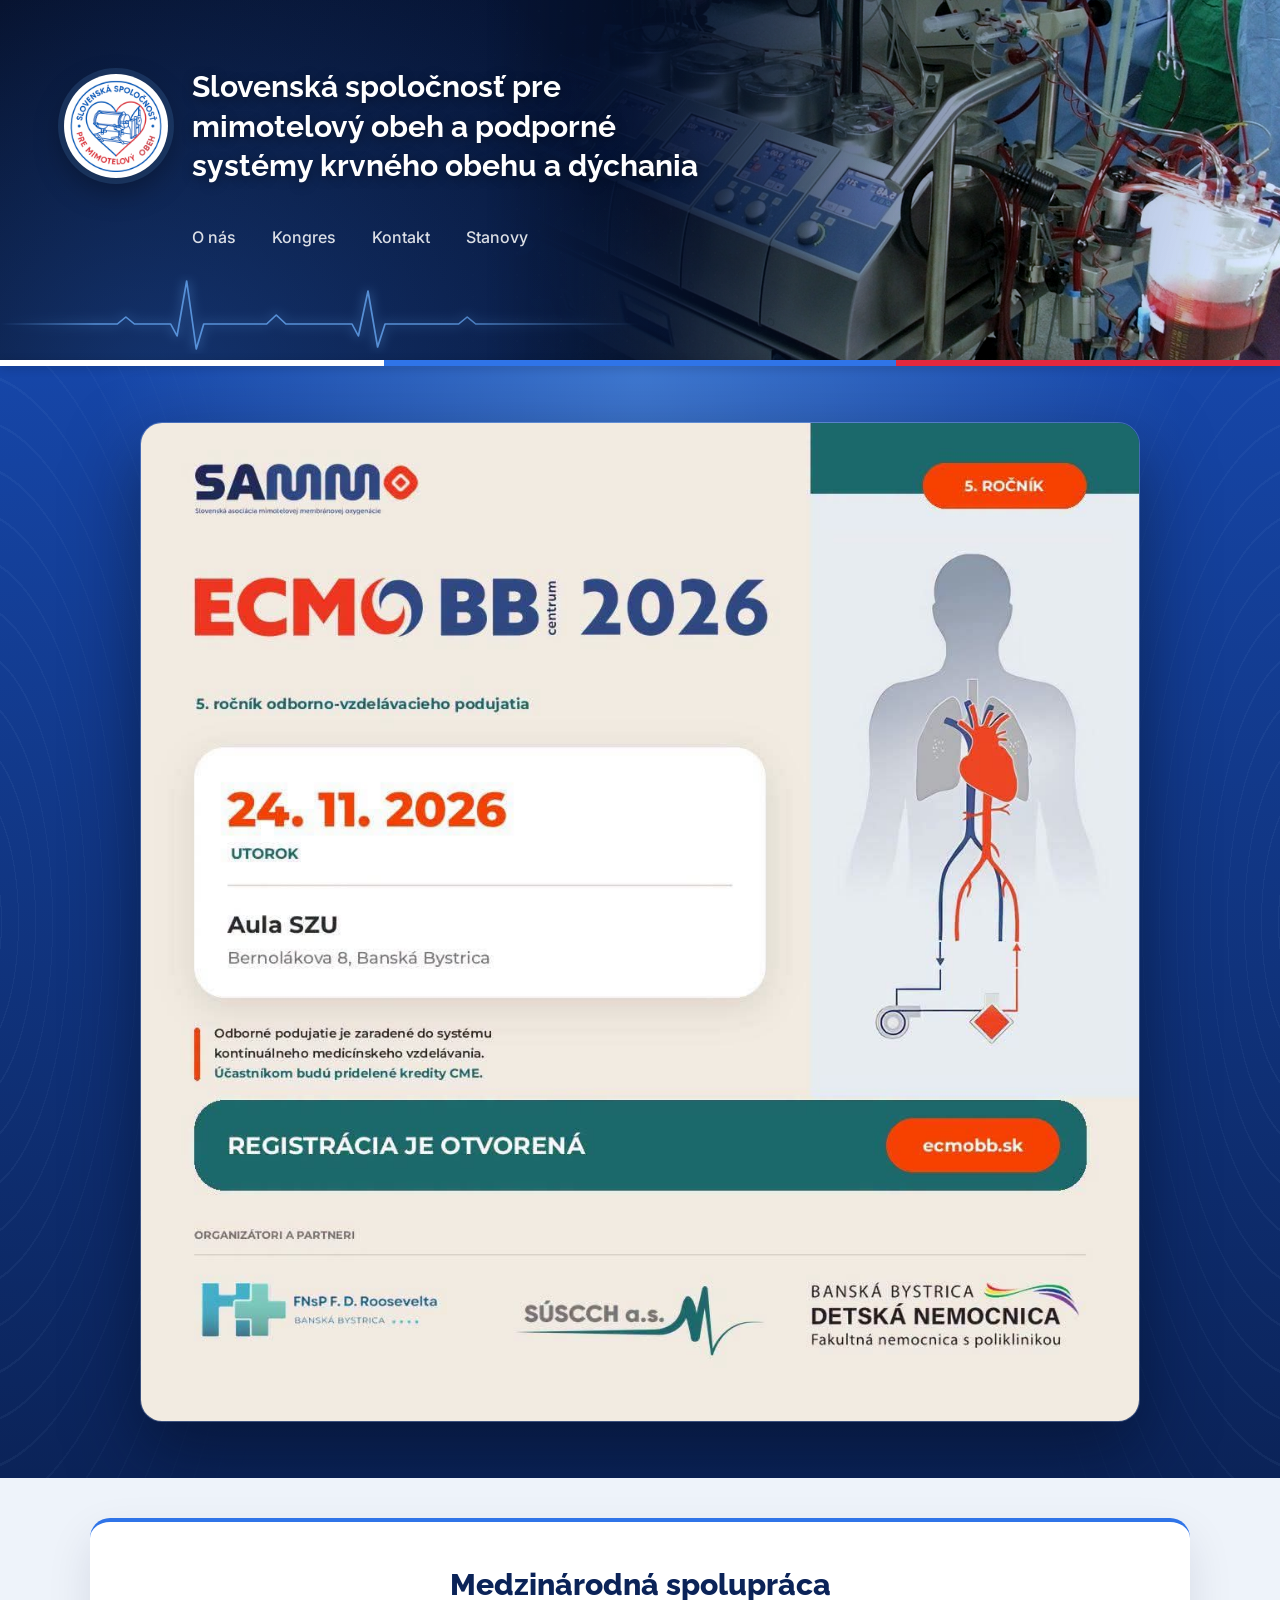
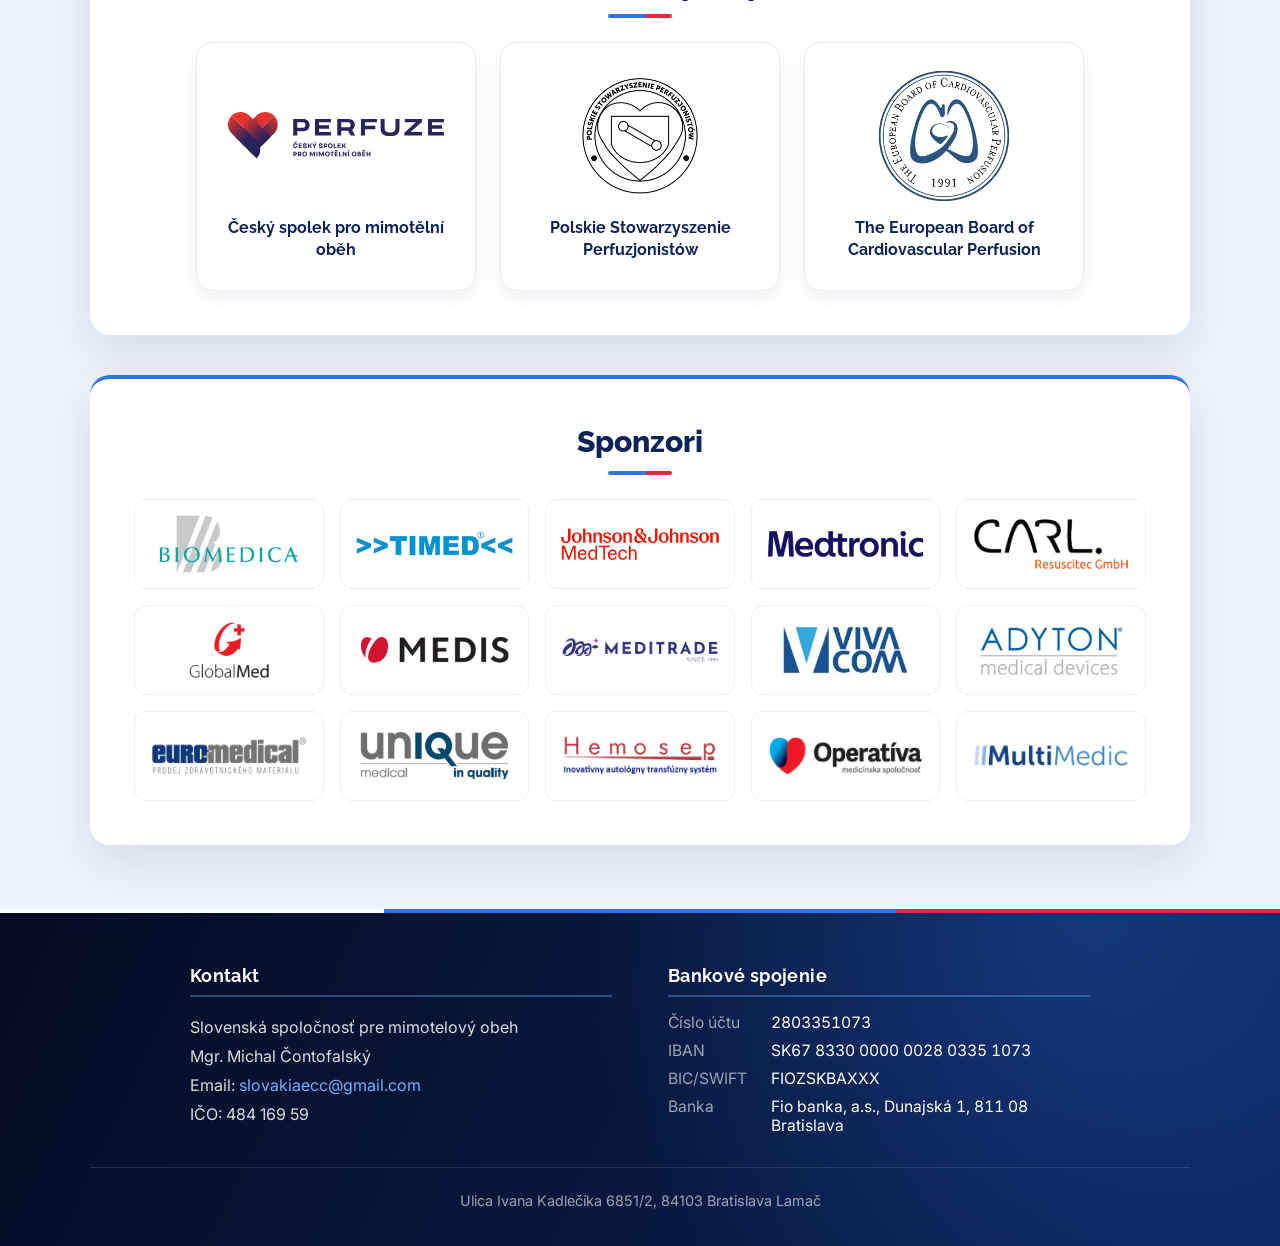
==== commit 9f526090: "Update ECMO image" ====
--- a/index.html
+++ b/index.html
@@ -50,7 +50,7 @@
   <div class="tricolor" aria-hidden="true"></div>
 
   <section class="hero-banner" id="kongres">
-    <img src="img/beograd.jpg" alt="EuroPerfusion 2026 Belgrade">
+    <img src="img/ecmobb.jpg" alt="ECMO Banska Bystrica 2026">
   </section>
 
   <main>
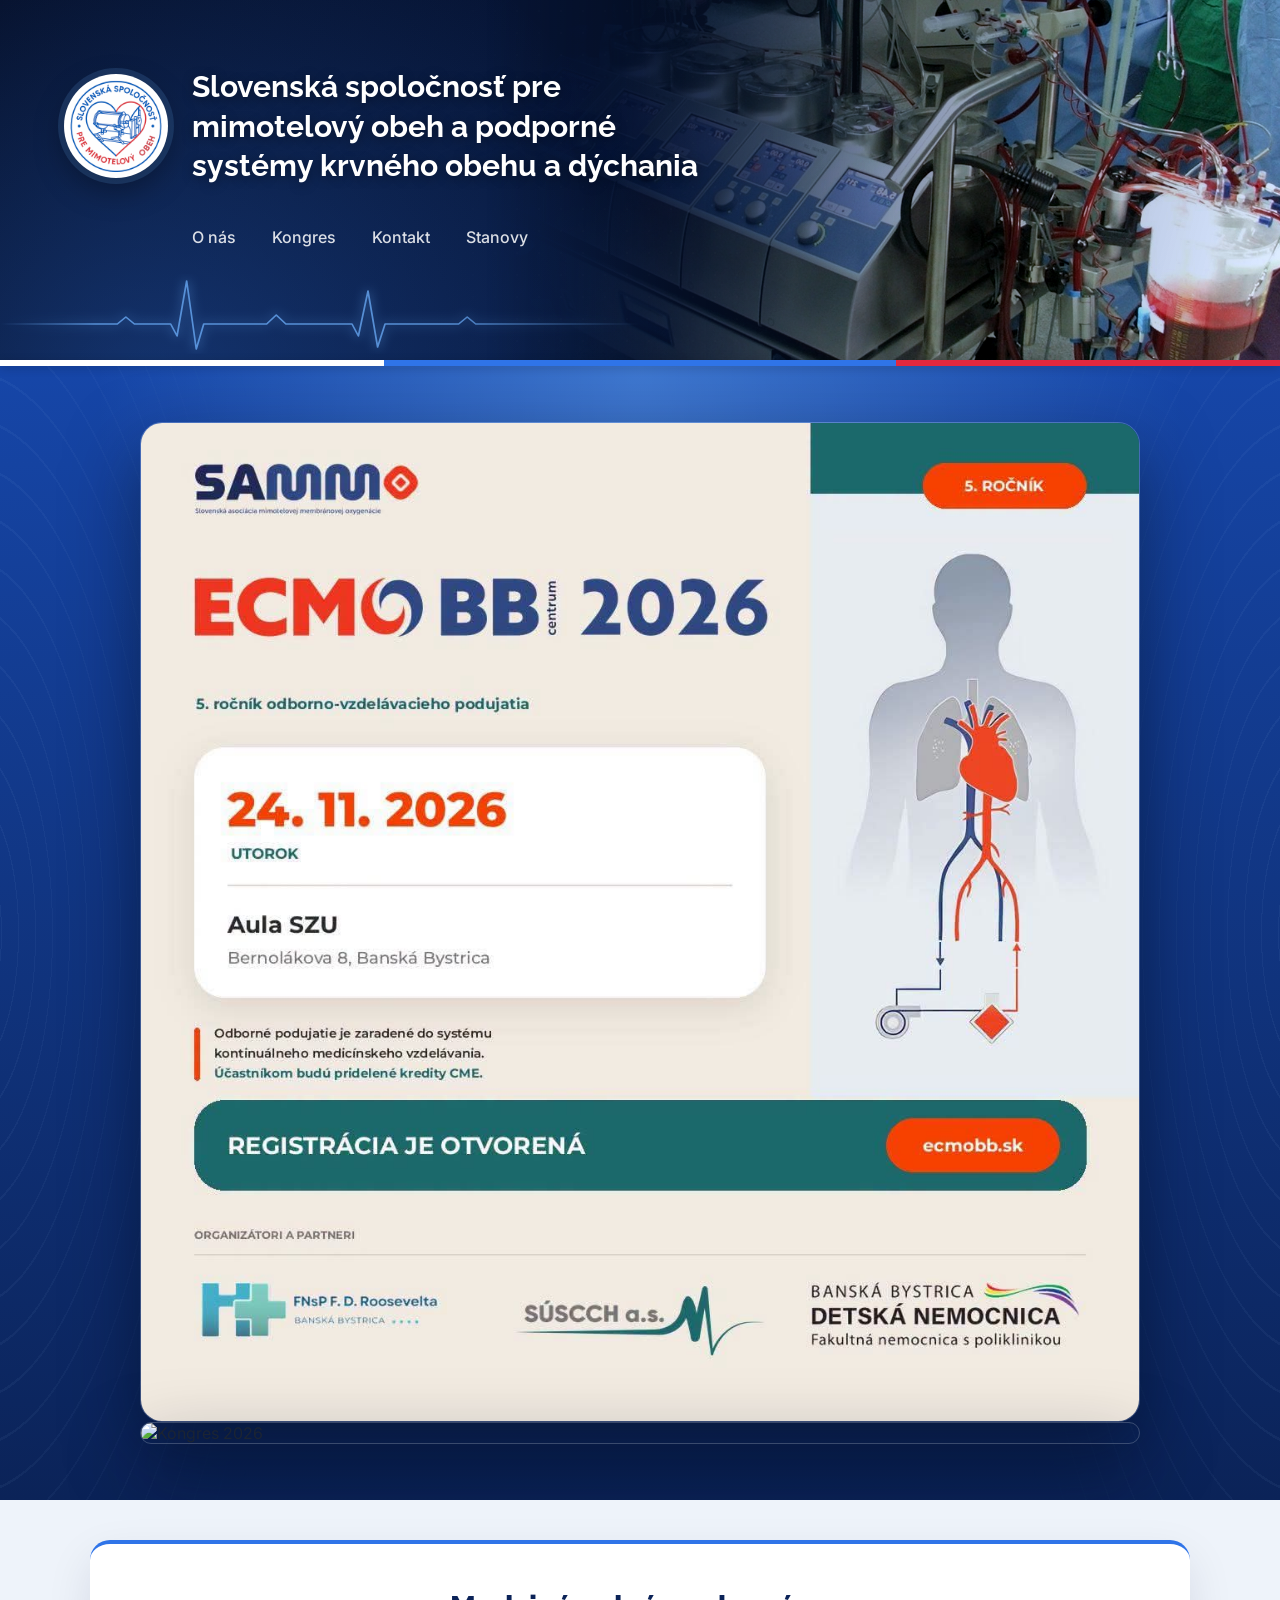
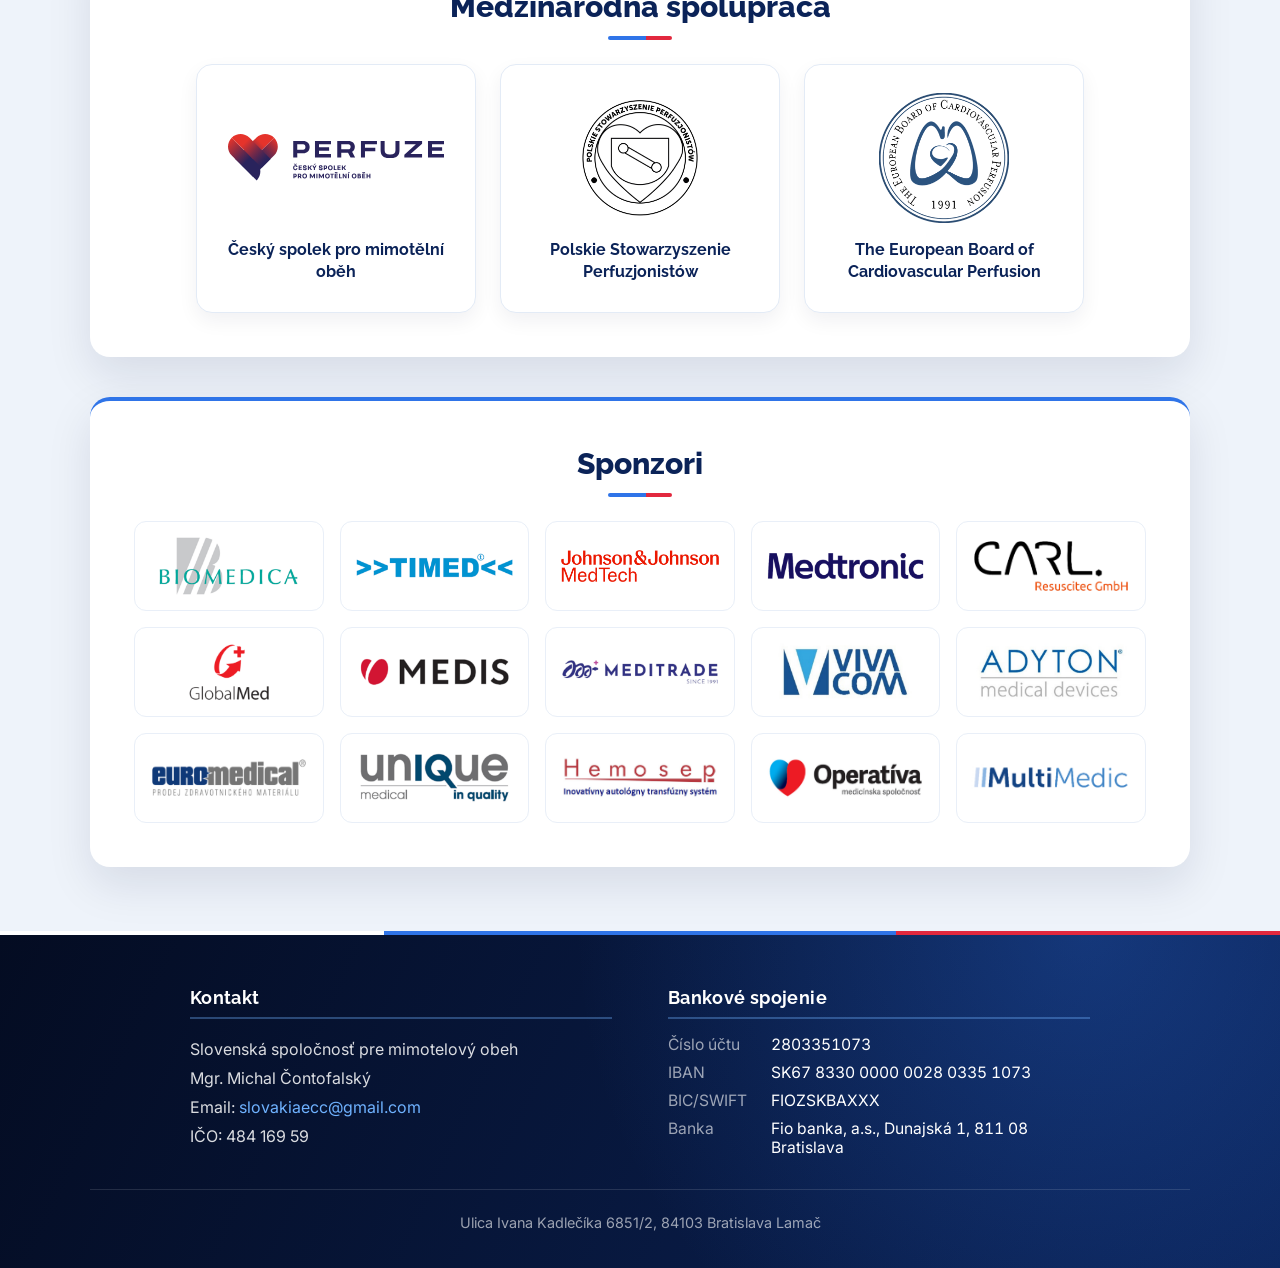
==== commit 3b1cfd52: "Update ECMO image" ====
--- a/index.html
+++ b/index.html
@@ -49,9 +49,14 @@
   </header>
   <div class="tricolor" aria-hidden="true"></div>
 
-  <section class="hero-banner" id="kongres">
-    <img src="img/ecmobb.jpg" alt="ECMO Banska Bystrica 2026">
-  </section>
+  <section class="hero-banner">
+  <div class="congress-container">
+    <img src="img/ecmobb.jpg" alt="Kongres 2025">
+    <img src="img/ceskoecmo.jpg" alt="Kongres 2026">
+  </div>
+</section>
+
+</section>
 
   <main>
     <section class="container partners" id="spolupraca">
